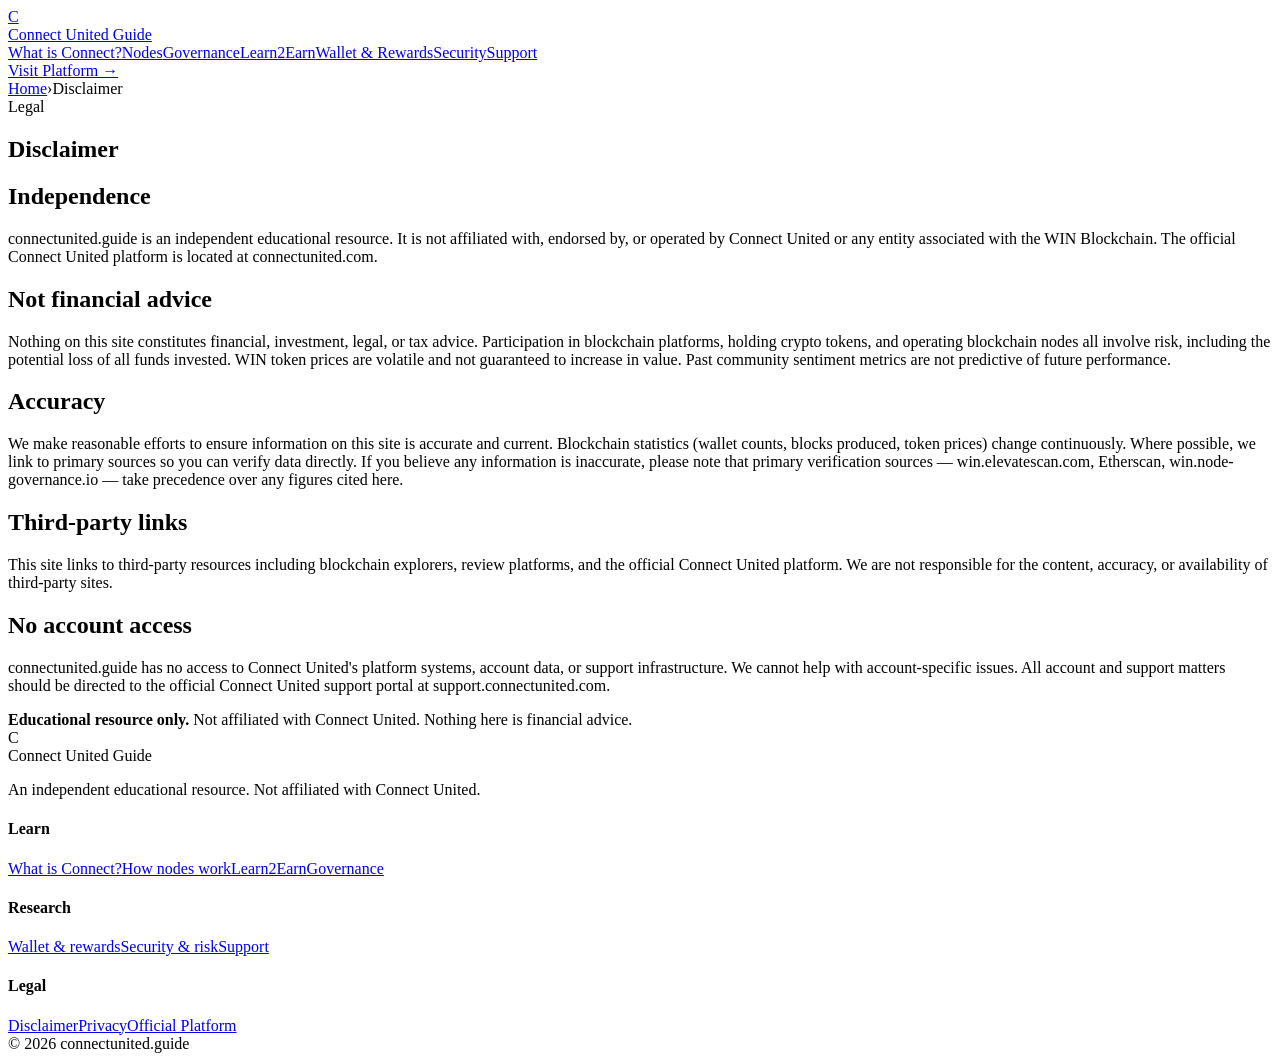
==== disclaimer.html @ 3dd5bf55 "Add files via upload" ====
<!DOCTYPE html>
<html lang="en">
<head>
  <meta charset="UTF-8">
  <meta name="viewport" content="width=device-width, initial-scale=1.0">
  <title>Disclaimer — connectunited.guide</title>
  <meta name="description" content="Disclaimer for connectunited.guide. This is an independent educational resource, not affiliated with Connect United.">
  <meta name="robots" content="index, follow">
  <link rel="canonical" href="https://connectunited.guide/disclaimer">
  <link rel="stylesheet" href="css/style.css">
</head>
<body>
<nav class="site-nav"><div class="nav-inner">
  <a href="/" class="nav-logo"><div class="nav-logomark">C</div><span class="nav-wordmark">Connect United Guide</span></a>
  <div class="nav-links"><a href="what-is-connect.html">What is Connect?</a><a href="how-nodes-work.html">Nodes</a><a href="governance.html">Governance</a><a href="learn2earn.html">Learn2Earn</a><a href="wallet-rewards.html">Wallet &amp; Rewards</a><a href="security-risk.html">Security</a><a href="support.html">Support</a></div>
  <a href="https://connectunited.com" class="nav-cta" target="_blank" rel="noopener">Visit Platform →</a>
</div></nav>
<div class="breadcrumb"><div class="breadcrumb-inner"><a href="/">Home</a><span>›</span><span>Disclaimer</span></div></div>
<section class="section" style="background: var(--surface);">
  <div class="section-inner">
    <div class="section-label">Legal</div>
    <h2 class="section-h2">Disclaimer</h2>
    <div class="article-body">
      <h2>Independence</h2>
      <p>connectunited.guide is an independent educational resource. It is not affiliated with, endorsed by, or operated by Connect United or any entity associated with the WIN Blockchain. The official Connect United platform is located at connectunited.com.</p>
      <h2>Not financial advice</h2>
      <p>Nothing on this site constitutes financial, investment, legal, or tax advice. Participation in blockchain platforms, holding crypto tokens, and operating blockchain nodes all involve risk, including the potential loss of all funds invested. WIN token prices are volatile and not guaranteed to increase in value. Past community sentiment metrics are not predictive of future performance.</p>
      <h2>Accuracy</h2>
      <p>We make reasonable efforts to ensure information on this site is accurate and current. Blockchain statistics (wallet counts, blocks produced, token prices) change continuously. Where possible, we link to primary sources so you can verify data directly. If you believe any information is inaccurate, please note that primary verification sources — win.elevatescan.com, Etherscan, win.node-governance.io — take precedence over any figures cited here.</p>
      <h2>Third-party links</h2>
      <p>This site links to third-party resources including blockchain explorers, review platforms, and the official Connect United platform. We are not responsible for the content, accuracy, or availability of third-party sites.</p>
      <h2>No account access</h2>
      <p>connectunited.guide has no access to Connect United's platform systems, account data, or support infrastructure. We cannot help with account-specific issues. All account and support matters should be directed to the official Connect United support portal at support.connectunited.com.</p>
    </div>
  </div>
</section>
<div class="site-disclaimer"><div class="disclaimer-inner"><strong>Educational resource only.</strong> Not affiliated with Connect United. Nothing here is financial advice.</div></div>
<footer class="site-footer"><div class="footer-inner">
  <div class="footer-grid">
    <div class="footer-brand"><div class="nav-logo" style="margin-bottom:0;"><div class="nav-logomark">C</div><span class="nav-wordmark">Connect United Guide</span></div><p>An independent educational resource. Not affiliated with Connect United.</p></div>
    <div class="footer-col"><h4>Learn</h4><a href="what-is-connect.html">What is Connect?</a><a href="how-nodes-work.html">How nodes work</a><a href="learn2earn.html">Learn2Earn</a><a href="governance.html">Governance</a></div>
    <div class="footer-col"><h4>Research</h4><a href="wallet-rewards.html">Wallet &amp; rewards</a><a href="security-risk.html">Security &amp; risk</a><a href="support.html">Support</a></div>
    <div class="footer-col"><h4>Legal</h4><a href="disclaimer.html">Disclaimer</a><a href="privacy.html">Privacy</a><a href="https://connectunited.com" target="_blank" rel="noopener">Official Platform</a></div>
  </div>
  <div class="footer-bottom"><span>© 2026 connectunited.guide</span></div>
</div></footer>
<script src="js/site.js"></script>
</body>
</html>
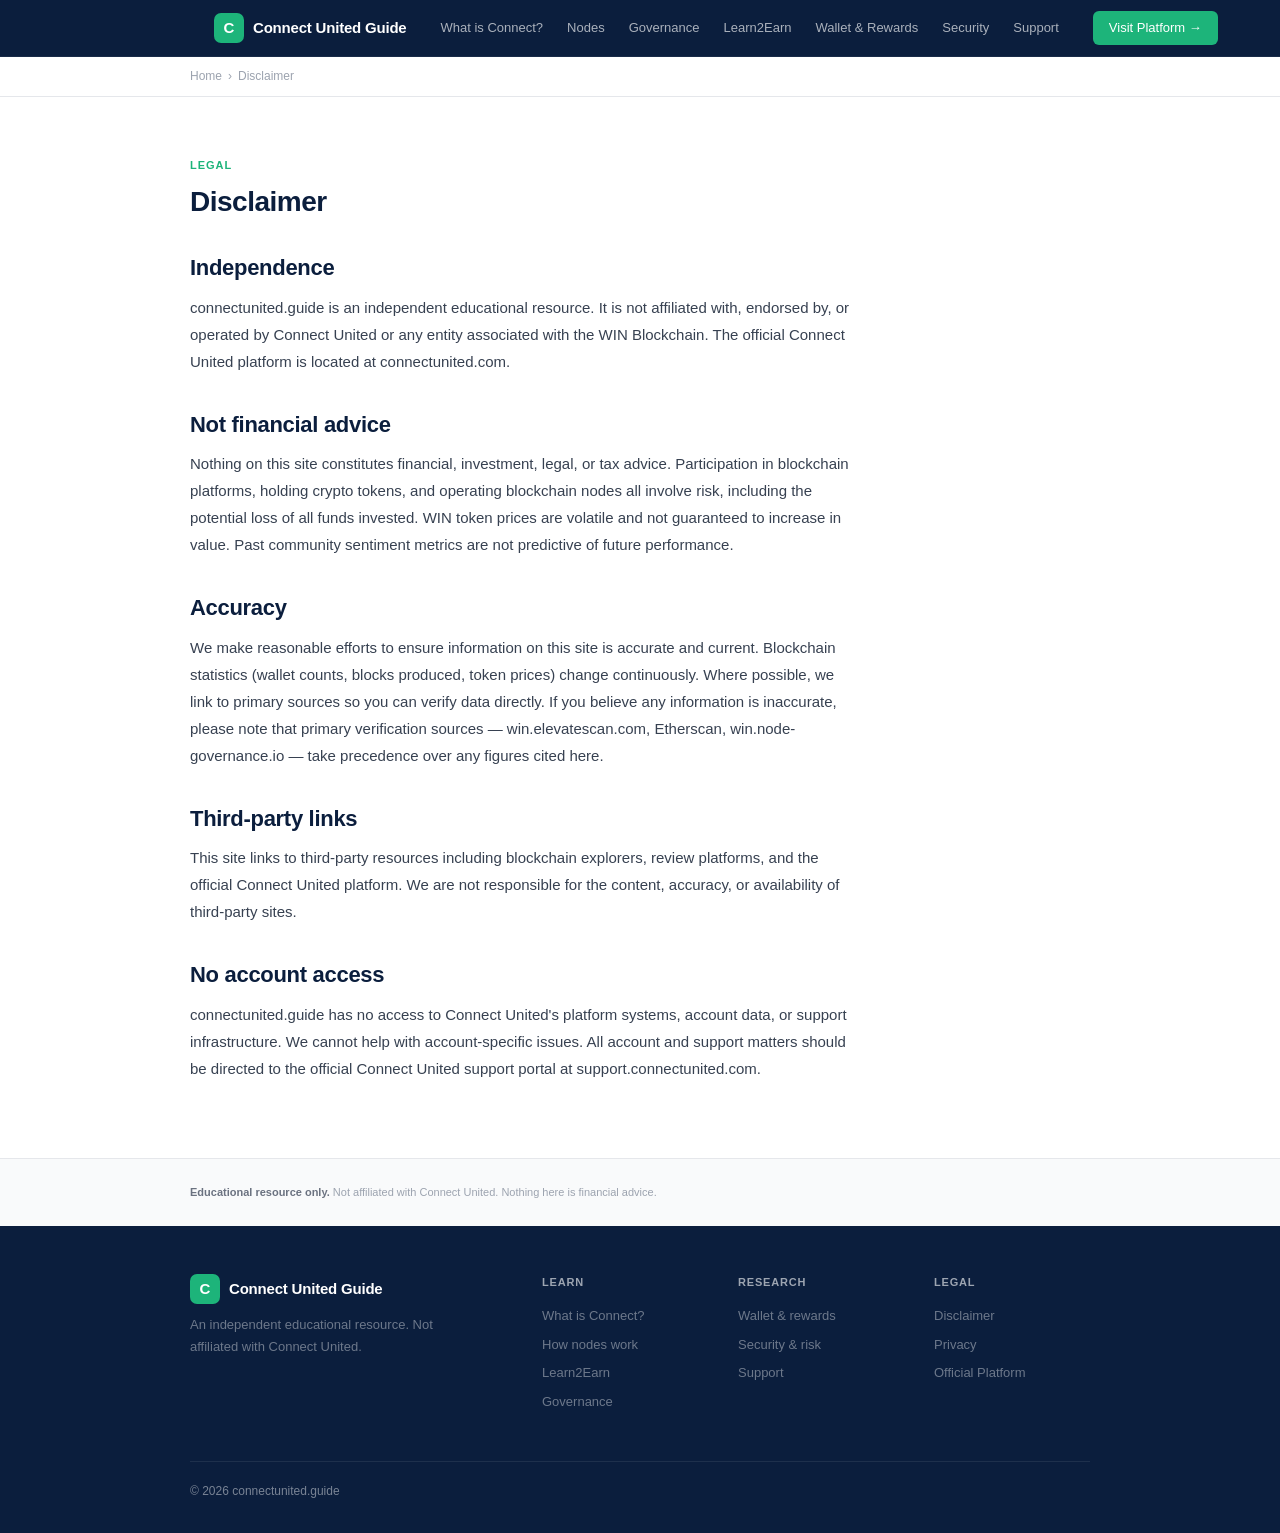
==== commit 9317b4f3: "Add files via upload" ====
--- a/disclaimer.html
+++ b/disclaimer.html
@@ -3,16 +3,26 @@
 <head>
   <meta charset="UTF-8">
   <meta name="viewport" content="width=device-width, initial-scale=1.0">
+  <link rel="icon" href="data:image/svg+xml,<svg xmlns=%22http://www.w3.org/2000/svg%22 viewBox=%220 0 100 100%22><rect width=%22100%22 height=%22100%22 rx=%2215%22 fill=%22%231DB47A%22/><text y=%22.9em%22 font-size=%2270%22 x=%2215%22 fill=%22white%22 font-weight=%22bold%22>C</text></svg>">
   <title>Disclaimer — connectunited.guide</title>
   <meta name="description" content="Disclaimer for connectunited.guide. This is an independent educational resource, not affiliated with Connect United.">
-  <meta name="robots" content="index, follow">
+  <meta name="robots" content="noindex, follow">
   <link rel="canonical" href="https://connectunited.guide/disclaimer">
-  <link rel="stylesheet" href="css/style.css">
+  <link rel="stylesheet" href="/style.css">
+  <meta property="og:title" content="Disclaimer — Connect United Guide">
+  <meta property="og:url" content="https://connectunited.guide/disclaimer">
+  <meta property="og:type" content="article">
+  <meta property="og:image" content="https://connectunited.guide/og-image.png">
+  <meta property="og:image:width" content="1200">
+  <meta property="og:image:height" content="630">
+  <meta name="twitter:card" content="summary_large_image">
+  <meta name="twitter:site" content="@connect_win">
+  <meta name="twitter:image" content="https://connectunited.guide/og-image.png">
 </head>
 <body>
 <nav class="site-nav"><div class="nav-inner">
   <a href="/" class="nav-logo"><div class="nav-logomark">C</div><span class="nav-wordmark">Connect United Guide</span></a>
-  <div class="nav-links"><a href="what-is-connect.html">What is Connect?</a><a href="how-nodes-work.html">Nodes</a><a href="governance.html">Governance</a><a href="learn2earn.html">Learn2Earn</a><a href="wallet-rewards.html">Wallet &amp; Rewards</a><a href="security-risk.html">Security</a><a href="support.html">Support</a></div>
+  <div class="nav-links"><a href="/what-is-connect">What is Connect?</a><a href="/how-nodes-work">Nodes</a><a href="/governance">Governance</a><a href="/learn2earn">Learn2Earn</a><a href="/wallet-rewards">Wallet &amp; Rewards</a><a href="/security-risk">Security</a><a href="/support">Support</a></div>
   <a href="https://connectunited.com" class="nav-cta" target="_blank" rel="noopener">Visit Platform →</a>
 </div></nav>
 <div class="breadcrumb"><div class="breadcrumb-inner"><a href="/">Home</a><span>›</span><span>Disclaimer</span></div></div>
@@ -38,12 +48,12 @@
 <footer class="site-footer"><div class="footer-inner">
   <div class="footer-grid">
     <div class="footer-brand"><div class="nav-logo" style="margin-bottom:0;"><div class="nav-logomark">C</div><span class="nav-wordmark">Connect United Guide</span></div><p>An independent educational resource. Not affiliated with Connect United.</p></div>
-    <div class="footer-col"><h4>Learn</h4><a href="what-is-connect.html">What is Connect?</a><a href="how-nodes-work.html">How nodes work</a><a href="learn2earn.html">Learn2Earn</a><a href="governance.html">Governance</a></div>
-    <div class="footer-col"><h4>Research</h4><a href="wallet-rewards.html">Wallet &amp; rewards</a><a href="security-risk.html">Security &amp; risk</a><a href="support.html">Support</a></div>
-    <div class="footer-col"><h4>Legal</h4><a href="disclaimer.html">Disclaimer</a><a href="privacy.html">Privacy</a><a href="https://connectunited.com" target="_blank" rel="noopener">Official Platform</a></div>
+    <div class="footer-col"><h4>Learn</h4><a href="/what-is-connect">What is Connect?</a><a href="/how-nodes-work">How nodes work</a><a href="/learn2earn">Learn2Earn</a><a href="/governance">Governance</a></div>
+    <div class="footer-col"><h4>Research</h4><a href="/wallet-rewards">Wallet &amp; rewards</a><a href="/security-risk">Security &amp; risk</a><a href="/support">Support</a></div>
+    <div class="footer-col"><h4>Legal</h4><a href="/disclaimer">Disclaimer</a><a href="/privacy">Privacy</a><a href="https://connectunited.com" target="_blank" rel="noopener">Official Platform</a></div>
   </div>
   <div class="footer-bottom"><span>© 2026 connectunited.guide</span></div>
 </div></footer>
-<script src="js/site.js"></script>
+<script src="/js/site.js"></script>
 </body>
 </html>
--- a/style.css
+++ b/style.css
@@ -0,0 +1,844 @@
+/* connectunited.guide — global styles */
+
+*, *::before, *::after { box-sizing: border-box; margin: 0; padding: 0; }
+
+:root {
+  --navy: #0B1E3D;
+  --navy-mid: #0F2A4F;
+  --green: #1DB47A;
+  --green-light: #e8f7f0;
+  --green-border: #b6e8d4;
+  --text: #111827;
+  --text-mid: #374151;
+  --text-muted: #6b7280;
+  --text-faint: #9ca3af;
+  --bg: #f8f9fb;
+  --surface: #ffffff;
+  --border: #e5e7eb;
+  --border-faint: #f0f0f0;
+  --radius-sm: 6px;
+  --radius-md: 10px;
+  --radius-lg: 14px;
+  --max-w: 900px;
+  --max-w-text: 660px;
+}
+
+html { font-size: 16px; scroll-behavior: smooth; }
+
+body {
+  font-family: -apple-system, BlinkMacSystemFont, 'Inter', 'Segoe UI', sans-serif;
+  color: var(--text);
+  background: var(--bg);
+  line-height: 1.6;
+  -webkit-font-smoothing: antialiased;
+}
+
+img { max-width: 100%; display: block; }
+a { color: var(--green); text-decoration: none; }
+a:hover { text-decoration: underline; }
+
+/* ── NAV ── */
+.site-nav {
+  background: var(--navy);
+  position: sticky;
+  top: 0;
+  z-index: 100;
+  border-bottom: 1px solid rgba(255,255,255,0.06);
+}
+
+.nav-inner {
+  max-width: var(--max-w);
+  margin: 0 auto;
+  padding: 0 24px;
+  height: 56px;
+  display: flex;
+  align-items: center;
+  justify-content: space-between;
+  gap: 24px;
+}
+
+.nav-logo {
+  display: flex;
+  align-items: center;
+  gap: 9px;
+  text-decoration: none;
+  flex-shrink: 0;
+}
+
+.nav-logomark {
+  width: 30px;
+  height: 30px;
+  background: var(--green);
+  border-radius: 7px;
+  display: flex;
+  align-items: center;
+  justify-content: center;
+  font-weight: 700;
+  font-size: 15px;
+  color: #fff;
+}
+
+.nav-wordmark {
+  color: #fff;
+  font-size: 15px;
+  font-weight: 600;
+  letter-spacing: -0.2px;
+}
+
+.nav-links {
+  display: flex;
+  align-items: center;
+  gap: 4px;
+  flex: 1;
+  justify-content: center;
+}
+
+.nav-links a {
+  color: rgba(255,255,255,0.65);
+  font-size: 13px;
+  font-weight: 400;
+  padding: 6px 10px;
+  border-radius: var(--radius-sm);
+  text-decoration: none;
+  transition: color 0.15s, background 0.15s;
+  white-space: nowrap;
+}
+
+.nav-links a:hover {
+  color: #fff;
+  background: rgba(255,255,255,0.07);
+  text-decoration: none;
+}
+
+.nav-links a.active {
+  color: var(--green);
+}
+
+.nav-cta {
+  background: var(--green);
+  color: #fff;
+  border: none;
+  border-radius: var(--radius-sm);
+  padding: 7px 16px;
+  font-size: 13px;
+  font-weight: 500;
+  cursor: pointer;
+  text-decoration: none;
+  white-space: nowrap;
+  flex-shrink: 0;
+  transition: opacity 0.15s;
+}
+
+.nav-cta:hover { opacity: 0.88; text-decoration: none; color: #fff; }
+
+.nav-mobile-toggle {
+  display: none;
+  background: none;
+  border: none;
+  color: #fff;
+  cursor: pointer;
+  padding: 4px;
+}
+
+/* ── HERO ── */
+.hero {
+  background: var(--navy);
+  padding: 72px 24px 80px;
+  text-align: center;
+}
+
+.hero-eyebrow {
+  display: inline-flex;
+  align-items: center;
+  gap: 6px;
+  background: rgba(29,180,122,0.15);
+  border: 1px solid rgba(29,180,122,0.3);
+  border-radius: 20px;
+  padding: 5px 16px;
+  color: var(--green);
+  font-size: 12px;
+  font-weight: 500;
+  margin-bottom: 24px;
+  letter-spacing: 0.3px;
+}
+
+.hero h1 {
+  color: #fff;
+  font-size: 40px;
+  font-weight: 700;
+  line-height: 1.13;
+  max-width: 680px;
+  margin: 0 auto 18px;
+  letter-spacing: -0.9px;
+}
+
+.hero h1 em {
+  color: var(--green);
+  font-style: normal;
+}
+
+.hero-sub {
+  color: rgba(255,255,255,0.6);
+  font-size: 16px;
+  max-width: 520px;
+  margin: 0 auto 36px;
+  line-height: 1.65;
+}
+
+.hero-actions {
+  display: flex;
+  align-items: center;
+  justify-content: center;
+  gap: 12px;
+  margin-bottom: 56px;
+  flex-wrap: wrap;
+}
+
+.btn-primary {
+  display: inline-flex;
+  align-items: center;
+  gap: 6px;
+  background: var(--green);
+  color: #fff;
+  border: none;
+  border-radius: 8px;
+  padding: 12px 22px;
+  font-size: 14px;
+  font-weight: 600;
+  cursor: pointer;
+  text-decoration: none;
+  transition: opacity 0.15s;
+}
+
+.btn-primary:hover { opacity: 0.88; color: #fff; text-decoration: none; }
+
+.btn-ghost {
+  display: inline-flex;
+  align-items: center;
+  gap: 6px;
+  background: transparent;
+  color: rgba(255,255,255,0.75);
+  border: 1px solid rgba(255,255,255,0.25);
+  border-radius: 8px;
+  padding: 12px 22px;
+  font-size: 14px;
+  cursor: pointer;
+  text-decoration: none;
+  transition: border-color 0.15s, color 0.15s;
+}
+
+.btn-ghost:hover { border-color: rgba(255,255,255,0.5); color: #fff; text-decoration: none; }
+
+.hero-stats {
+  display: flex;
+  justify-content: center;
+  align-items: center;
+  gap: 0;
+  max-width: 640px;
+  margin: 0 auto;
+  background: rgba(255,255,255,0.05);
+  border: 1px solid rgba(255,255,255,0.1);
+  border-radius: var(--radius-lg);
+  overflow: hidden;
+}
+
+.hero-stat {
+  flex: 1;
+  padding: 20px 16px;
+  text-align: center;
+  border-right: 1px solid rgba(255,255,255,0.08);
+}
+
+.hero-stat:last-child { border-right: none; }
+
+.stat-num {
+  color: #fff;
+  font-size: 24px;
+  font-weight: 700;
+  letter-spacing: -0.5px;
+  line-height: 1;
+  margin-bottom: 5px;
+}
+
+.stat-label {
+  color: rgba(255,255,255,0.4);
+  font-size: 11px;
+  text-transform: uppercase;
+  letter-spacing: 0.5px;
+}
+
+/* ── CLUSTER NAV TABS ── */
+.cluster-nav {
+  background: var(--surface);
+  border-bottom: 1px solid var(--border);
+  overflow-x: auto;
+  -webkit-overflow-scrolling: touch;
+}
+
+.cluster-nav-inner {
+  max-width: var(--max-w);
+  margin: 0 auto;
+  padding: 0 24px;
+  display: flex;
+  gap: 0;
+}
+
+.cluster-tab {
+  padding: 14px 18px;
+  font-size: 13px;
+  font-weight: 500;
+  color: var(--text-muted);
+  cursor: pointer;
+  border-bottom: 2px solid transparent;
+  white-space: nowrap;
+  text-decoration: none;
+  transition: color 0.15s, border-color 0.15s;
+  display: block;
+}
+
+.cluster-tab:hover { color: var(--navy); text-decoration: none; }
+.cluster-tab.active { color: var(--navy); border-bottom-color: var(--green); }
+
+/* ── SECTIONS ── */
+.section {
+  padding: 60px 24px;
+}
+
+.section-inner {
+  max-width: var(--max-w);
+  margin: 0 auto;
+}
+
+.section-label {
+  font-size: 11px;
+  font-weight: 700;
+  color: var(--green);
+  text-transform: uppercase;
+  letter-spacing: 1px;
+  margin-bottom: 10px;
+}
+
+.section-h2 {
+  font-size: 28px;
+  font-weight: 700;
+  color: var(--navy);
+  letter-spacing: -0.5px;
+  line-height: 1.2;
+  margin-bottom: 12px;
+}
+
+.section-lead {
+  font-size: 15px;
+  color: var(--text-muted);
+  line-height: 1.7;
+  max-width: var(--max-w-text);
+  margin-bottom: 36px;
+}
+
+/* ── CARDS ── */
+.card-grid-2 {
+  display: grid;
+  grid-template-columns: 1fr 1fr;
+  gap: 16px;
+}
+
+.card-grid-3 {
+  display: grid;
+  grid-template-columns: repeat(3, 1fr);
+  gap: 16px;
+}
+
+.card {
+  background: var(--surface);
+  border: 1px solid var(--border);
+  border-radius: var(--radius-lg);
+  padding: 22px;
+  transition: border-color 0.15s;
+}
+
+.card:hover { border-color: var(--green-border); }
+
+.card-icon {
+  width: 38px;
+  height: 38px;
+  border-radius: 9px;
+  display: flex;
+  align-items: center;
+  justify-content: center;
+  font-size: 20px;
+  margin-bottom: 14px;
+}
+
+.card-icon.green { background: var(--green-light); }
+.card-icon.blue { background: #eff6ff; }
+.card-icon.purple { background: #f5f3ff; }
+.card-icon.yellow { background: #fefce8; }
+.card-icon.red { background: #fff1f2; }
+.card-icon.teal { background: #f0fdfa; }
+
+.card h3 {
+  font-size: 15px;
+  font-weight: 600;
+  color: var(--navy);
+  margin-bottom: 8px;
+}
+
+.card p {
+  font-size: 13px;
+  color: var(--text-muted);
+  line-height: 1.65;
+}
+
+.card-link {
+  display: inline-flex;
+  align-items: center;
+  gap: 4px;
+  font-size: 13px;
+  color: var(--green);
+  font-weight: 500;
+  margin-top: 14px;
+  text-decoration: none;
+}
+
+.card-link:hover { text-decoration: underline; }
+
+.card-count {
+  font-size: 11px;
+  color: var(--green);
+  font-weight: 500;
+  margin-top: 12px;
+}
+
+/* ── HOW IT WORKS LOOP ── */
+.how-section {
+  background: var(--navy);
+  padding: 60px 24px;
+}
+
+.how-inner {
+  max-width: var(--max-w);
+  margin: 0 auto;
+}
+
+.how-label {
+  font-size: 11px;
+  font-weight: 700;
+  color: var(--green);
+  text-transform: uppercase;
+  letter-spacing: 1px;
+  margin-bottom: 10px;
+}
+
+.how-h2 {
+  font-size: 28px;
+  font-weight: 700;
+  color: #fff;
+  letter-spacing: -0.5px;
+  margin-bottom: 8px;
+}
+
+.how-lead {
+  font-size: 15px;
+  color: rgba(255,255,255,0.5);
+  margin-bottom: 40px;
+  max-width: 520px;
+}
+
+.loop {
+  display: grid;
+  grid-template-columns: 1fr 28px 1fr 28px 1fr 28px 1fr;
+  align-items: stretch;
+  gap: 0;
+}
+
+.loop-step {
+  background: rgba(255,255,255,0.05);
+  border: 1px solid rgba(255,255,255,0.1);
+  border-radius: var(--radius-md);
+  padding: 24px 20px;
+}
+
+.loop-arrow {
+  display: flex;
+  align-items: center;
+  justify-content: center;
+  color: rgba(255,255,255,0.2);
+  font-size: 16px;
+}
+
+.loop-num {
+  font-size: 10px;
+  font-weight: 700;
+  color: var(--green);
+  text-transform: uppercase;
+  letter-spacing: 1px;
+  margin-bottom: 8px;
+}
+
+.loop-title {
+  font-size: 16px;
+  font-weight: 600;
+  color: #fff;
+  margin-bottom: 8px;
+}
+
+.loop-desc {
+  font-size: 12px;
+  color: rgba(255,255,255,0.45);
+  line-height: 1.65;
+}
+
+.loop-tag {
+  display: inline-block;
+  background: rgba(29,180,122,0.15);
+  color: var(--green);
+  font-size: 10px;
+  font-weight: 600;
+  padding: 3px 8px;
+  border-radius: 4px;
+  margin-top: 12px;
+  text-transform: uppercase;
+  letter-spacing: 0.5px;
+}
+
+/* ── TRUST BAND ── */
+.trust-band {
+  background: var(--green-light);
+  border-top: 1px solid var(--green-border);
+  border-bottom: 1px solid var(--green-border);
+  padding: 18px 24px;
+}
+
+.trust-inner {
+  max-width: var(--max-w);
+  margin: 0 auto;
+  display: flex;
+  align-items: center;
+  gap: 28px;
+  flex-wrap: wrap;
+}
+
+.trust-item {
+  display: flex;
+  align-items: center;
+  gap: 7px;
+  font-size: 12px;
+  color: var(--text-mid);
+  white-space: nowrap;
+}
+
+.trust-dot {
+  width: 7px;
+  height: 7px;
+  background: var(--green);
+  border-radius: 50%;
+  flex-shrink: 0;
+}
+
+/* ── FAQ ── */
+.faq-list { max-width: var(--max-w-text); }
+
+.faq-item {
+  border-bottom: 1px solid var(--border-faint);
+}
+
+.faq-question {
+  width: 100%;
+  background: none;
+  border: none;
+  text-align: left;
+  padding: 18px 0;
+  font-size: 15px;
+  font-weight: 600;
+  color: var(--navy);
+  cursor: pointer;
+  display: flex;
+  justify-content: space-between;
+  align-items: flex-start;
+  gap: 16px;
+  line-height: 1.4;
+}
+
+.faq-question .faq-toggle {
+  color: var(--text-faint);
+  font-size: 20px;
+  line-height: 1;
+  flex-shrink: 0;
+  transition: transform 0.2s;
+  font-weight: 300;
+}
+
+.faq-question[aria-expanded="true"] .faq-toggle {
+  transform: rotate(45deg);
+  color: var(--green);
+}
+
+.faq-answer {
+  display: none;
+  padding: 0 0 18px;
+  font-size: 14px;
+  color: var(--text-muted);
+  line-height: 1.75;
+}
+
+.faq-answer.open { display: block; }
+.faq-answer a { color: var(--green); }
+.faq-answer a:hover { text-decoration: underline; }
+
+/* ── PAGE HERO (interior pages) ── */
+.page-hero {
+  background: var(--navy);
+  padding: 48px 24px 52px;
+}
+
+.page-hero-inner {
+  max-width: var(--max-w);
+  margin: 0 auto;
+}
+
+.page-hero-label {
+  font-size: 11px;
+  font-weight: 700;
+  color: var(--green);
+  text-transform: uppercase;
+  letter-spacing: 1px;
+  margin-bottom: 12px;
+}
+
+.page-hero h1 {
+  color: #fff;
+  font-size: 32px;
+  font-weight: 700;
+  letter-spacing: -0.6px;
+  line-height: 1.2;
+  margin-bottom: 12px;
+  max-width: 640px;
+}
+
+.page-hero p {
+  color: rgba(255,255,255,0.55);
+  font-size: 15px;
+  max-width: 540px;
+  line-height: 1.65;
+}
+
+/* ── BREADCRUMB ── */
+.breadcrumb {
+  background: var(--surface);
+  border-bottom: 1px solid var(--border);
+  padding: 10px 24px;
+}
+
+.breadcrumb-inner {
+  max-width: var(--max-w);
+  margin: 0 auto;
+  display: flex;
+  align-items: center;
+  gap: 6px;
+  font-size: 12px;
+  color: var(--text-faint);
+}
+
+.breadcrumb a {
+  color: var(--text-faint);
+  text-decoration: none;
+}
+
+.breadcrumb a:hover { color: var(--green); }
+
+.breadcrumb span { color: var(--text-faint); }
+
+/* ── ARTICLE BODY ── */
+.article-body {
+  max-width: var(--max-w-text);
+}
+
+.article-body h2 {
+  font-size: 22px;
+  font-weight: 700;
+  color: var(--navy);
+  letter-spacing: -0.3px;
+  margin: 36px 0 12px;
+  line-height: 1.25;
+}
+
+.article-body h3 {
+  font-size: 17px;
+  font-weight: 600;
+  color: var(--navy);
+  margin: 28px 0 10px;
+}
+
+.article-body p {
+  font-size: 15px;
+  color: var(--text-mid);
+  line-height: 1.8;
+  margin-bottom: 16px;
+}
+
+.article-body ul, .article-body ol {
+  padding-left: 20px;
+  margin-bottom: 16px;
+}
+
+.article-body li {
+  font-size: 15px;
+  color: var(--text-mid);
+  line-height: 1.75;
+  margin-bottom: 6px;
+}
+
+.article-body a {
+  color: var(--green);
+}
+
+.callout {
+  background: var(--green-light);
+  border-left: 3px solid var(--green);
+  border-radius: 0 var(--radius-sm) var(--radius-sm) 0;
+  padding: 16px 20px;
+  margin: 24px 0;
+  font-size: 14px;
+  color: var(--text-mid);
+  line-height: 1.7;
+}
+
+.callout strong { color: var(--navy); }
+
+.verify-box {
+  background: var(--surface);
+  border: 1px solid var(--border);
+  border-radius: var(--radius-md);
+  padding: 20px 22px;
+  margin: 24px 0;
+}
+
+.verify-box h4 {
+  font-size: 13px;
+  font-weight: 700;
+  color: var(--navy);
+  text-transform: uppercase;
+  letter-spacing: 0.5px;
+  margin-bottom: 12px;
+}
+
+.verify-link {
+  display: flex;
+  align-items: center;
+  justify-content: space-between;
+  padding: 10px 0;
+  border-bottom: 1px solid var(--border-faint);
+  font-size: 13px;
+}
+
+.verify-link:last-child { border-bottom: none; }
+
+.verify-link a {
+  color: var(--green);
+  font-weight: 500;
+  font-size: 13px;
+}
+
+.verify-link span {
+  color: var(--text-faint);
+  font-size: 12px;
+}
+
+/* ── DISCLAIMER ── */
+.site-disclaimer {
+  background: #f9fafb;
+  border-top: 1px solid var(--border);
+  padding: 24px 24px;
+}
+
+.disclaimer-inner {
+  max-width: var(--max-w);
+  margin: 0 auto;
+  font-size: 11px;
+  color: var(--text-faint);
+  line-height: 1.75;
+}
+
+.disclaimer-inner strong { color: var(--text-muted); }
+
+/* ── FOOTER ── */
+.site-footer {
+  background: var(--navy);
+  padding: 48px 24px 32px;
+  color: rgba(255,255,255,0.45);
+}
+
+.footer-inner {
+  max-width: var(--max-w);
+  margin: 0 auto;
+}
+
+.footer-grid {
+  display: grid;
+  grid-template-columns: 2fr 1fr 1fr 1fr;
+  gap: 40px;
+  margin-bottom: 40px;
+}
+
+.footer-brand p {
+  font-size: 13px;
+  color: rgba(255,255,255,0.4);
+  line-height: 1.7;
+  margin-top: 10px;
+  max-width: 260px;
+}
+
+.footer-col h4 {
+  font-size: 11px;
+  font-weight: 700;
+  color: rgba(255,255,255,0.6);
+  text-transform: uppercase;
+  letter-spacing: 0.8px;
+  margin-bottom: 14px;
+}
+
+.footer-col a {
+  display: block;
+  font-size: 13px;
+  color: rgba(255,255,255,0.4);
+  text-decoration: none;
+  margin-bottom: 8px;
+  transition: color 0.15s;
+}
+
+.footer-col a:hover { color: rgba(255,255,255,0.8); }
+
+.footer-bottom {
+  border-top: 1px solid rgba(255,255,255,0.08);
+  padding-top: 20px;
+  display: flex;
+  align-items: center;
+  justify-content: space-between;
+  font-size: 12px;
+  gap: 16px;
+  flex-wrap: wrap;
+}
+
+.footer-bottom a {
+  color: rgba(255,255,255,0.35);
+  text-decoration: none;
+}
+
+.footer-bottom a:hover { color: rgba(255,255,255,0.7); }
+
+/* ── RESPONSIVE ── */
+@media (max-width: 700px) {
+  .nav-links { display: none; }
+  .nav-mobile-toggle { display: block; }
+  .hero h1 { font-size: 28px; }
+  .hero-stats { flex-wrap: wrap; border-radius: var(--radius-md); }
+  .hero-stat { min-width: 50%; border-right: none; border-bottom: 1px solid rgba(255,255,255,0.08); }
+  .hero-stat:nth-child(odd) { border-right: 1px solid rgba(255,255,255,0.08); }
+  .hero-stat:last-child, .hero-stat:nth-last-child(2):nth-child(odd) { border-bottom: none; }
+  .card-grid-2, .card-grid-3 { grid-template-columns: 1fr; }
+  .loop { grid-template-columns: 1fr; }
+  .loop-arrow { display: none; }
+  .footer-grid { grid-template-columns: 1fr 1fr; }
+  .section-h2 { font-size: 22px; }
+  .trust-inner { gap: 14px; }
+}
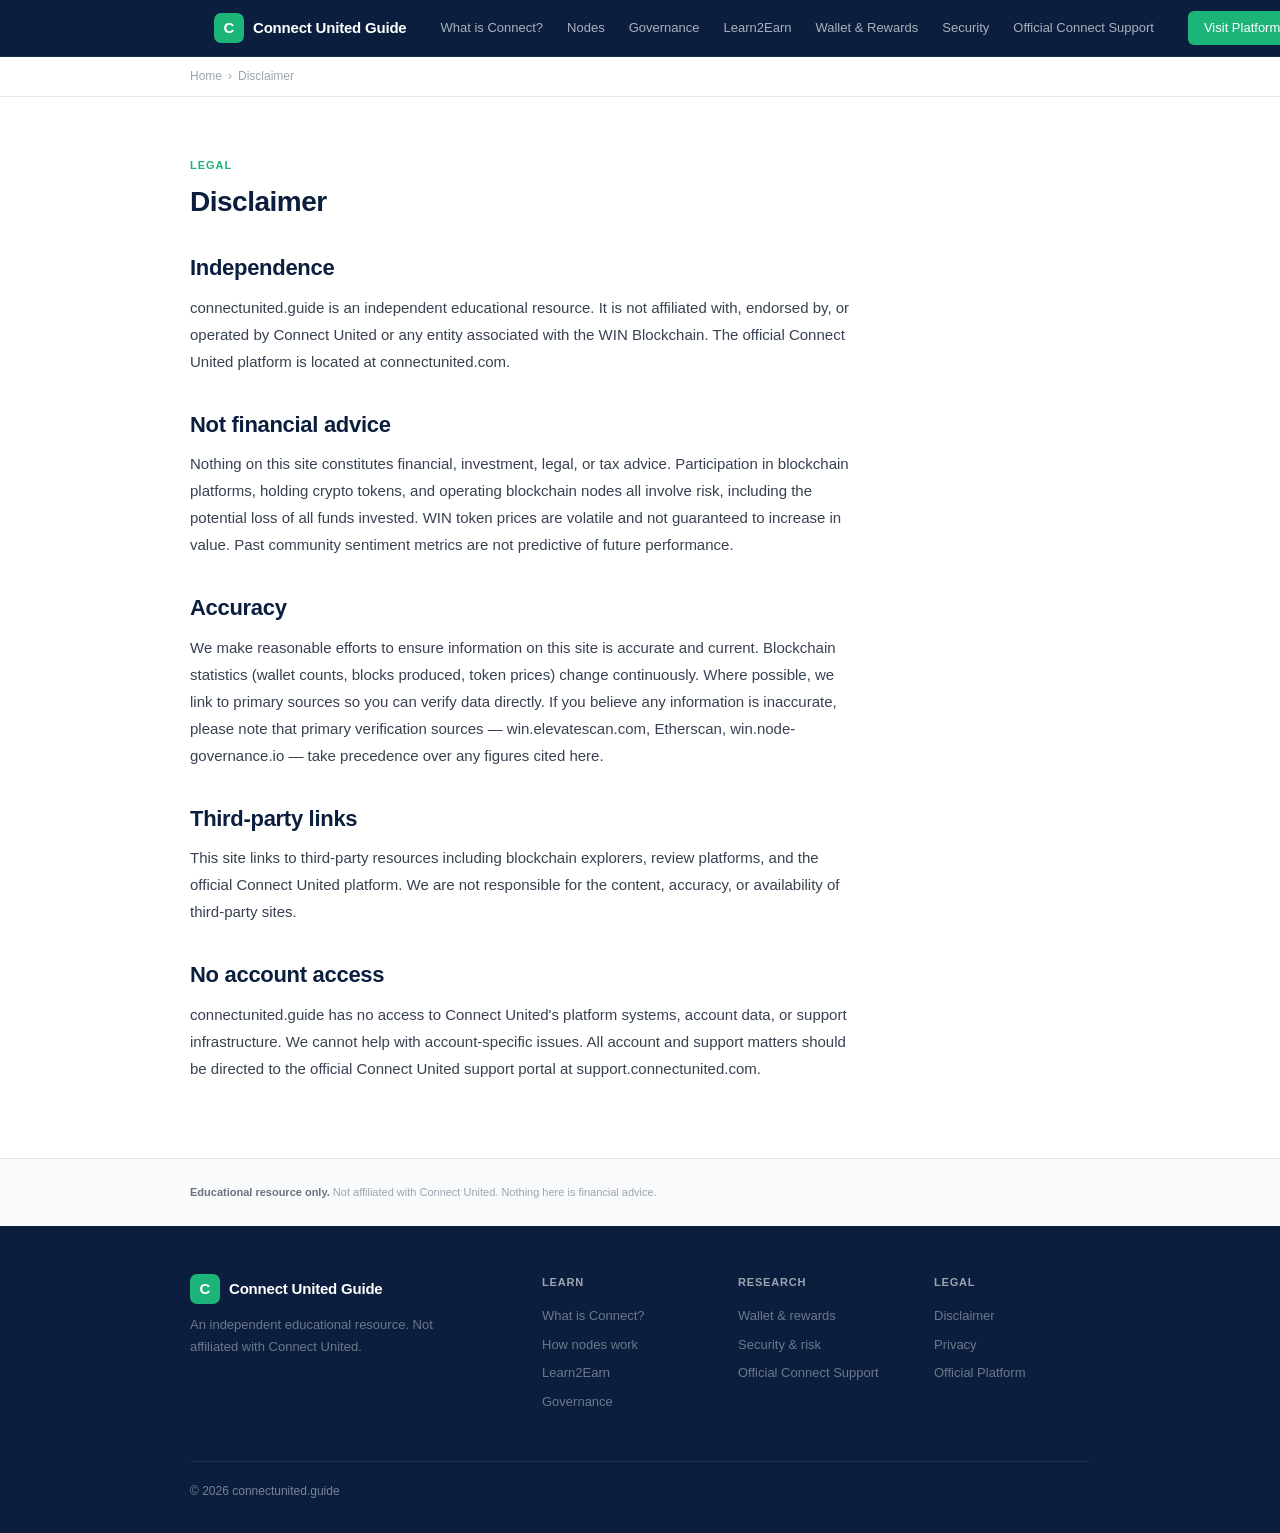
==== commit 85cd674e: "Add files via upload" ====
--- a/disclaimer.html
+++ b/disclaimer.html
@@ -22,7 +22,7 @@
 <body>
 <nav class="site-nav"><div class="nav-inner">
   <a href="/" class="nav-logo"><div class="nav-logomark">C</div><span class="nav-wordmark">Connect United Guide</span></a>
-  <div class="nav-links"><a href="/what-is-connect">What is Connect?</a><a href="/how-nodes-work">Nodes</a><a href="/governance">Governance</a><a href="/learn2earn">Learn2Earn</a><a href="/wallet-rewards">Wallet &amp; Rewards</a><a href="/security-risk">Security</a><a href="/support">Support</a></div>
+  <div class="nav-links"><a href="/what-is-connect">What is Connect?</a><a href="/how-nodes-work">Nodes</a><a href="/governance">Governance</a><a href="/learn2earn">Learn2Earn</a><a href="/wallet-rewards">Wallet &amp; Rewards</a><a href="/security-risk">Security</a><a href="https://support.connectunited.com" target="_blank" rel="noopener">Official Connect Support</a></div>
   <a href="https://connectunited.com" class="nav-cta" target="_blank" rel="noopener">Visit Platform →</a>
 </div></nav>
 <div class="breadcrumb"><div class="breadcrumb-inner"><a href="/">Home</a><span>›</span><span>Disclaimer</span></div></div>
@@ -49,11 +49,11 @@
   <div class="footer-grid">
     <div class="footer-brand"><div class="nav-logo" style="margin-bottom:0;"><div class="nav-logomark">C</div><span class="nav-wordmark">Connect United Guide</span></div><p>An independent educational resource. Not affiliated with Connect United.</p></div>
     <div class="footer-col"><h4>Learn</h4><a href="/what-is-connect">What is Connect?</a><a href="/how-nodes-work">How nodes work</a><a href="/learn2earn">Learn2Earn</a><a href="/governance">Governance</a></div>
-    <div class="footer-col"><h4>Research</h4><a href="/wallet-rewards">Wallet &amp; rewards</a><a href="/security-risk">Security &amp; risk</a><a href="/support">Support</a></div>
+    <div class="footer-col"><h4>Research</h4><a href="/wallet-rewards">Wallet &amp; rewards</a><a href="/security-risk">Security &amp; risk</a><a href="https://support.connectunited.com" target="_blank" rel="noopener">Official Connect Support</a></div>
     <div class="footer-col"><h4>Legal</h4><a href="/disclaimer">Disclaimer</a><a href="/privacy">Privacy</a><a href="https://connectunited.com" target="_blank" rel="noopener">Official Platform</a></div>
   </div>
   <div class="footer-bottom"><span>© 2026 connectunited.guide</span></div>
 </div></footer>
-<script src="/js/site.js"></script>
+<script src="/site.js"></script>
 </body>
 </html>
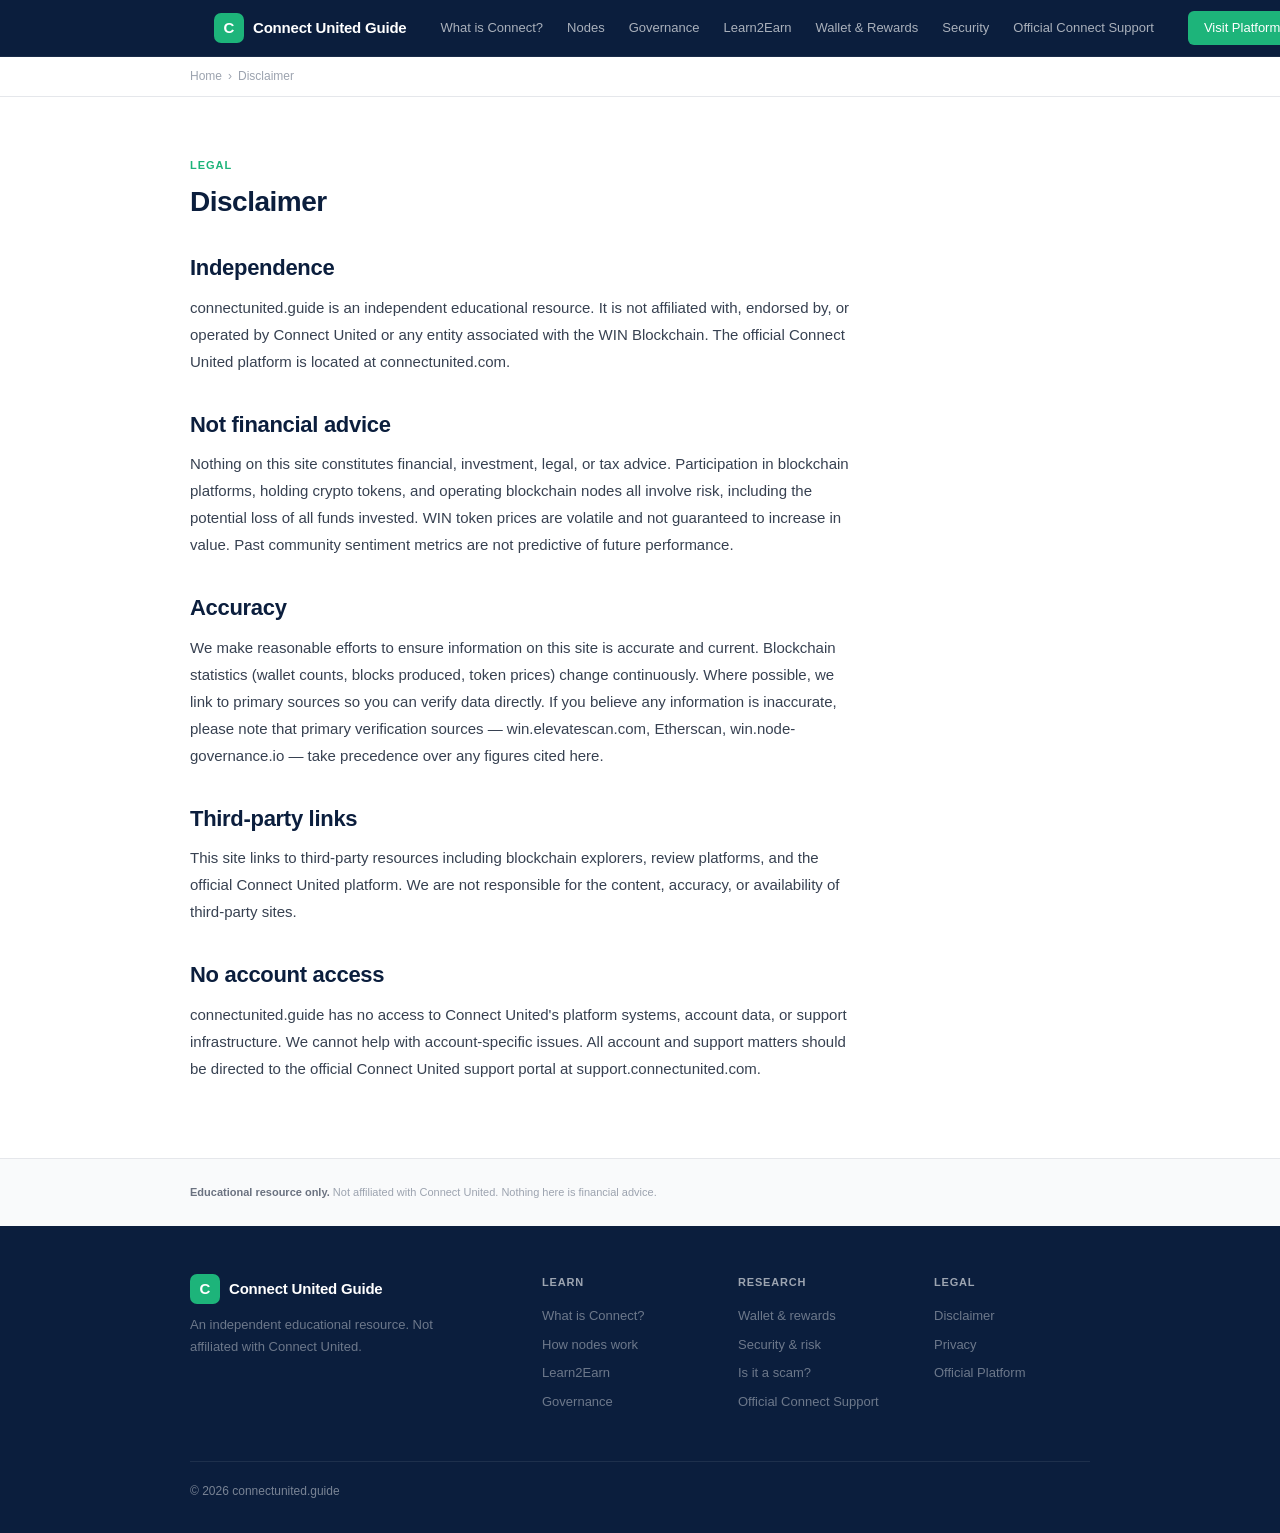
==== commit aa54a4c2: "Add files via upload" ====
--- a/disclaimer.html
+++ b/disclaimer.html
@@ -49,7 +49,8 @@
   <div class="footer-grid">
     <div class="footer-brand"><div class="nav-logo" style="margin-bottom:0;"><div class="nav-logomark">C</div><span class="nav-wordmark">Connect United Guide</span></div><p>An independent educational resource. Not affiliated with Connect United.</p></div>
     <div class="footer-col"><h4>Learn</h4><a href="/what-is-connect">What is Connect?</a><a href="/how-nodes-work">How nodes work</a><a href="/learn2earn">Learn2Earn</a><a href="/governance">Governance</a></div>
-    <div class="footer-col"><h4>Research</h4><a href="/wallet-rewards">Wallet &amp; rewards</a><a href="/security-risk">Security &amp; risk</a><a href="https://support.connectunited.com" target="_blank" rel="noopener">Official Connect Support</a></div>
+    <div class="footer-col"><h4>Research</h4><a href="/wallet-rewards">Wallet &amp; rewards</a><a href="/security-risk">Security &amp; risk</a>
+        <a href="/is-connect-united-a-scam">Is it a scam?</a><a href="https://support.connectunited.com" target="_blank" rel="noopener">Official Connect Support</a></div>
     <div class="footer-col"><h4>Legal</h4><a href="/disclaimer">Disclaimer</a><a href="/privacy">Privacy</a><a href="https://connectunited.com" target="_blank" rel="noopener">Official Platform</a></div>
   </div>
   <div class="footer-bottom"><span>© 2026 connectunited.guide</span></div>
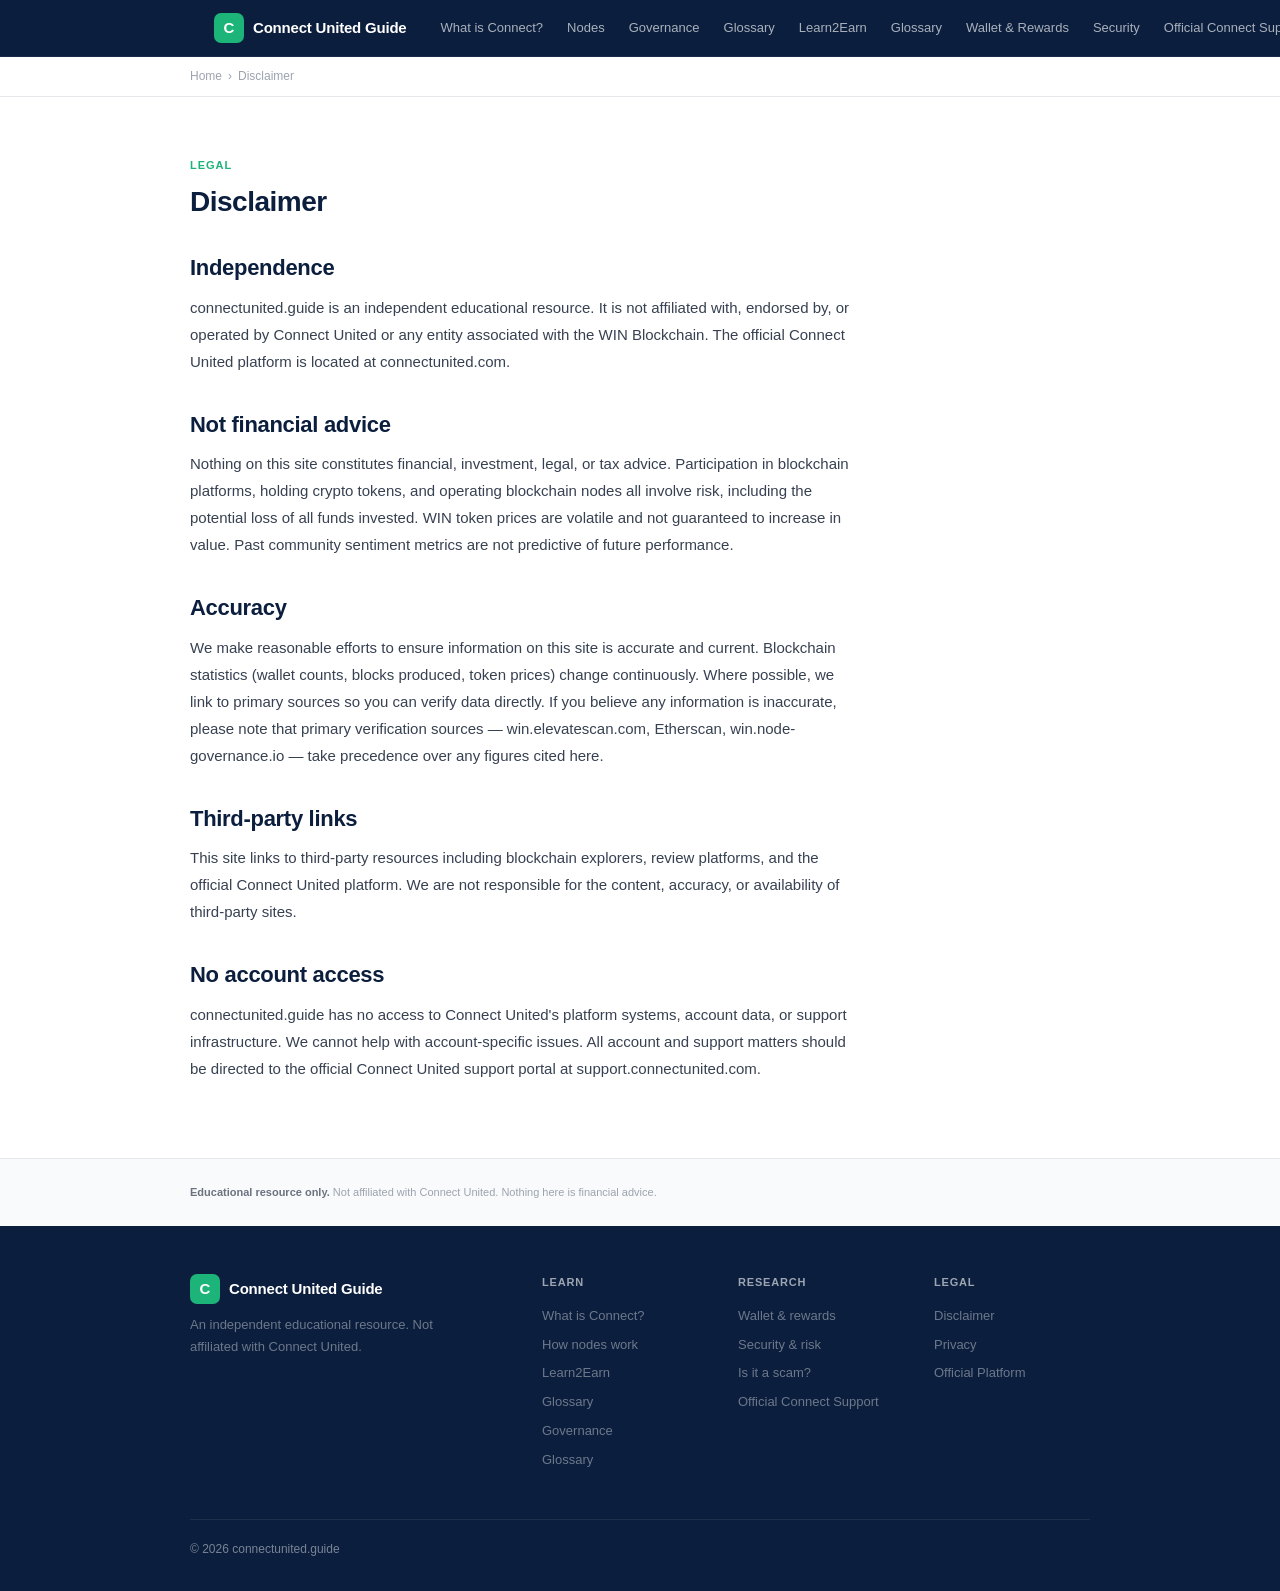
==== commit f1235afe: "Add files via upload" ====
--- a/disclaimer.html
+++ b/disclaimer.html
@@ -22,7 +22,9 @@
 <body>
 <nav class="site-nav"><div class="nav-inner">
   <a href="/" class="nav-logo"><div class="nav-logomark">C</div><span class="nav-wordmark">Connect United Guide</span></a>
-  <div class="nav-links"><a href="/what-is-connect">What is Connect?</a><a href="/how-nodes-work">Nodes</a><a href="/governance">Governance</a><a href="/learn2earn">Learn2Earn</a><a href="/wallet-rewards">Wallet &amp; Rewards</a><a href="/security-risk">Security</a><a href="https://support.connectunited.com" target="_blank" rel="noopener">Official Connect Support</a></div>
+  <div class="nav-links"><a href="/what-is-connect">What is Connect?</a><a href="/how-nodes-work">Nodes</a><a href="/governance">Governance</a>
+        <a href="/glossary">Glossary</a><a href="/learn2earn">Learn2Earn</a>
+      <a href="/glossary">Glossary</a><a href="/wallet-rewards">Wallet &amp; Rewards</a><a href="/security-risk">Security</a><a href="https://support.connectunited.com" target="_blank" rel="noopener">Official Connect Support</a></div>
   <a href="https://connectunited.com" class="nav-cta" target="_blank" rel="noopener">Visit Platform →</a>
 </div></nav>
 <div class="breadcrumb"><div class="breadcrumb-inner"><a href="/">Home</a><span>›</span><span>Disclaimer</span></div></div>
@@ -48,7 +50,9 @@
 <footer class="site-footer"><div class="footer-inner">
   <div class="footer-grid">
     <div class="footer-brand"><div class="nav-logo" style="margin-bottom:0;"><div class="nav-logomark">C</div><span class="nav-wordmark">Connect United Guide</span></div><p>An independent educational resource. Not affiliated with Connect United.</p></div>
-    <div class="footer-col"><h4>Learn</h4><a href="/what-is-connect">What is Connect?</a><a href="/how-nodes-work">How nodes work</a><a href="/learn2earn">Learn2Earn</a><a href="/governance">Governance</a></div>
+    <div class="footer-col"><h4>Learn</h4><a href="/what-is-connect">What is Connect?</a><a href="/how-nodes-work">How nodes work</a><a href="/learn2earn">Learn2Earn</a>
+      <a href="/glossary">Glossary</a><a href="/governance">Governance</a>
+        <a href="/glossary">Glossary</a></div>
     <div class="footer-col"><h4>Research</h4><a href="/wallet-rewards">Wallet &amp; rewards</a><a href="/security-risk">Security &amp; risk</a>
         <a href="/is-connect-united-a-scam">Is it a scam?</a><a href="https://support.connectunited.com" target="_blank" rel="noopener">Official Connect Support</a></div>
     <div class="footer-col"><h4>Legal</h4><a href="/disclaimer">Disclaimer</a><a href="/privacy">Privacy</a><a href="https://connectunited.com" target="_blank" rel="noopener">Official Platform</a></div>
--- a/style.css
+++ b/style.css
@@ -828,17 +828,92 @@
 
 /* ── RESPONSIVE ── */
 @media (max-width: 700px) {
+
+  /* Nav */
   .nav-links { display: none; }
   .nav-mobile-toggle { display: block; }
-  .hero h1 { font-size: 28px; }
-  .hero-stats { flex-wrap: wrap; border-radius: var(--radius-md); }
-  .hero-stat { min-width: 50%; border-right: none; border-bottom: 1px solid rgba(255,255,255,0.08); }
-  .hero-stat:nth-child(odd) { border-right: 1px solid rgba(255,255,255,0.08); }
-  .hero-stat:last-child, .hero-stat:nth-last-child(2):nth-child(odd) { border-bottom: none; }
-  .card-grid-2, .card-grid-3 { grid-template-columns: 1fr; }
-  .loop { grid-template-columns: 1fr; }
+
+  /* Hero */
+  .hero { padding: 48px 20px 56px; }
+  .hero h1 { font-size: 28px; letter-spacing: -0.5px; }
+  .hero-sub { font-size: 15px; }
+  .hero-actions { flex-direction: column; align-items: stretch; }
+  .btn-primary, .btn-ghost { text-align: center; justify-content: center; }
+
+  /* Hero stats — 2x2 grid */
+  .hero-stats {
+    display: grid;
+    grid-template-columns: 1fr 1fr;
+    border-radius: var(--radius-md);
+  }
+  .hero-stat {
+    border-right: 1px solid rgba(255,255,255,0.08);
+    border-bottom: 1px solid rgba(255,255,255,0.08);
+  }
+  .hero-stat:nth-child(even) { border-right: none; }
+  .hero-stat:nth-last-child(-n+2) { border-bottom: none; }
+
+  /* Sections */
+  .section { padding: 40px 20px; }
+  .section-h2 { font-size: 22px; }
+  .section-lead { font-size: 14px; margin-bottom: 24px; }
+
+  /* Card grids — single column */
+  .card-grid-2,
+  .card-grid-3 {
+    grid-template-columns: 1fr;
+    width: 100%;
+  }
+
+  /* How it works loop — stack vertically */
+  .how-section { padding: 40px 20px; }
+  .loop {
+    grid-template-columns: 1fr;
+    gap: 12px;
+  }
   .loop-arrow { display: none; }
-  .footer-grid { grid-template-columns: 1fr 1fr; }
-  .section-h2 { font-size: 22px; }
-  .trust-inner { gap: 14px; }
-}
+
+  /* Trust band — wrap tightly */
+  .trust-inner { gap: 10px; }
+  .trust-item { font-size: 11px; }
+
+  /* Cluster nav — scrollable, no wrap */
+  .cluster-nav-inner { gap: 0; }
+  .cluster-tab { padding: 12px 14px; font-size: 12px; }
+
+  /* Page hero */
+  .page-hero { padding: 32px 20px 36px; }
+  .page-hero h1 { font-size: 24px; }
+
+  /* Article body */
+  .article-body h2 { font-size: 19px; }
+  .article-body p, .article-body li { font-size: 14px; }
+
+  /* FAQ */
+  .faq-question { font-size: 14px; }
+
+  /* Footer — stack to single column on small screens */
+  .footer-grid {
+    grid-template-columns: 1fr;
+    gap: 28px;
+  }
+  .footer-bottom {
+    flex-direction: column;
+    align-items: flex-start;
+    gap: 10px;
+  }
+
+  /* Verify box */
+  .verify-link { flex-direction: column; gap: 4px; }
+  .verify-link span { font-size: 12px; }
+
+  /* Disclaimer */
+  .site-disclaimer { padding: 20px; }
+}
+
+/* Extra small — 375px and below */
+@media (max-width: 390px) {
+  .hero h1 { font-size: 24px; }
+  .stat-num { font-size: 20px; }
+  .nav-wordmark { font-size: 13px; }
+}
